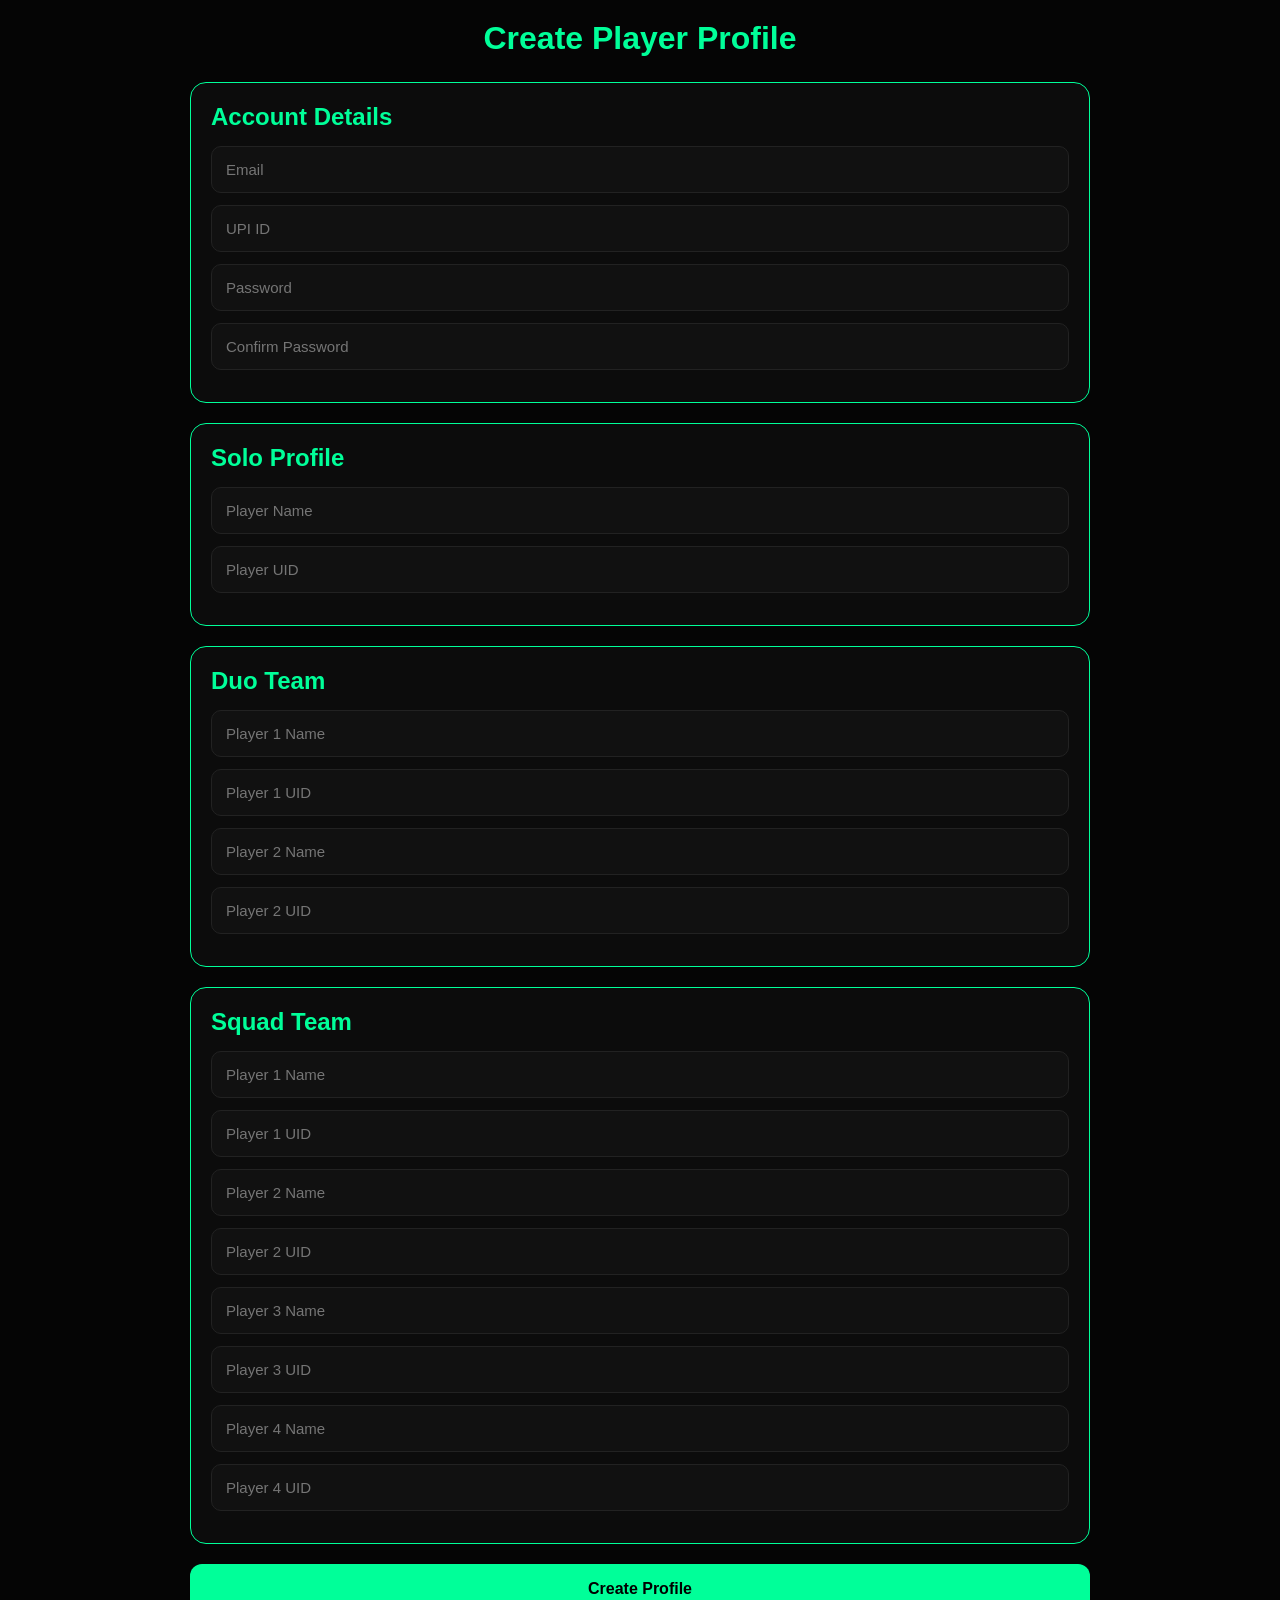
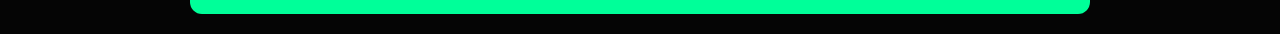
==== pages/create-profile/create-profile.html @ f2cd4ecb "Add files via upload" ====
<!DOCTYPE html>
<html lang="en">

<head>
	
	<meta charset="UTF-8">
	
	<meta name="viewport" content="width=device-width, initial-scale=1.0">
	
	<title>
		Create Profile
	</title>
	
	<link rel="stylesheet" href="create-profile.css">
	
</head>

<body>
	
	<div class="container">
		
		<h1>
			Create Player Profile
		</h1>
		
		<form id="profileForm">
			
			<div class="card">
				
				<h2>
					Account Details
				</h2>
				
				<input type="email" id="email" placeholder="Email" required>
				
				<input type="text" id="upi" placeholder="UPI ID" required>
				
				<input type="password" id="password" placeholder="Password" required>
				
				<input type="password" id="confirmPassword" placeholder="Confirm Password" required>
				
			</div>
			
			<div class="card">
				
				<h2>
					Solo Profile
				</h2>
				
				<input type="text" id="soloName" placeholder="Player Name" required>
				
				<input type="text" id="soloUid" placeholder="Player UID" required>
				
			</div>
			
			<div class="card">
				
				<h2>
					Duo Team
				</h2>
				
				<input type="text" id="duoP1Name" placeholder="Player 1 Name">
				
				<input type="text" id="duoP1Uid" placeholder="Player 1 UID">
				
				<input type="text" id="duoP2Name" placeholder="Player 2 Name">
				
				<input type="text" id="duoP2Uid" placeholder="Player 2 UID">
				
			</div>
			
			<div class="card">
				
				<h2>
					Squad Team
				</h2>
				
				<input type="text" id="squadP1Name" placeholder="Player 1 Name">
				
				<input type="text" id="squadP1Uid" placeholder="Player 1 UID">
				
				<input type="text" id="squadP2Name" placeholder="Player 2 Name">
				
				<input type="text" id="squadP2Uid" placeholder="Player 2 UID">
				
				<input type="text" id="squadP3Name" placeholder="Player 3 Name">
				
				<input type="text" id="squadP3Uid" placeholder="Player 3 UID">
				
				<input type="text" id="squadP4Name" placeholder="Player 4 Name">
				
				<input type="text" id="squadP4Uid" placeholder="Player 4 UID">
				
			</div>
			
			<button type="submit" id="submitBtn">
			
				Create Profile
				
			</button>
			
		</form>
		
		<div id="successBox" class="success-box">
			
			<h2>
				Profile Created Successfully
			</h2>
			
			<p>
				Your Player Key
			</p>
			
			<h1 id="playerKeyText">
			</h1>
			
			<p>
				A copy has been sent
				to your email.
			</p>
			
		</div>
		
	</div>
	
	<script src="create-profile.js">
	</script>
	
</body>

</html>
---- pages/create-profile/create-profile.css ----
* {
  margin: 0;
  padding: 0;
  box-sizing: border-box;
}

body {
  
  background: #050505;
  
  color: #ffffff;
  
  font-family:
    Arial,
    sans-serif;
  
  padding: 20px;
  
}

.container {
  
  max-width: 900px;
  
  margin: auto;
  
}

h1 {
  
  text-align: center;
  
  color: #00ff99;
  
  margin-bottom: 25px;
  
}

.card {
  
  background: #0c0c0c;
  
  border: 1px solid #00ff99;
  
  border-radius: 16px;
  
  padding: 20px;
  
  margin-bottom: 20px;
  
}

.card h2 {
  
  color: #00ff99;
  
  margin-bottom: 15px;
  
}

input {
  
  width: 100%;
  
  background: #111111;
  
  color: #ffffff;
  
  border: 1px solid #222222;
  
  border-radius: 10px;
  
  padding: 14px;
  
  margin-bottom: 12px;
  
  outline: none;
  
  font-size: 15px;
  
}

input:focus {
  
  border-color: #00ff99;
  
}

button {
  
  width: 100%;
  
  border: none;
  
  border-radius: 12px;
  
  padding: 16px;
  
  background: #00ff99;
  
  color: #000000;
  
  font-size: 16px;
  
  font-weight: bold;
  
  cursor: pointer;
  
  transition: 0.3s;
  
}

button:hover {
  
  transform: translateY(-2px);
  
}

.success-box {
  
  display: none;
  
  text-align: center;
  
  background: #0c0c0c;
  
  border: 1px solid #00ff99;
  
  border-radius: 16px;
  
  padding: 30px;
  
  margin-top: 25px;
  
}

.success-box h2 {
  
  color: #00ff99;
  
  margin-bottom: 15px;
  
}

#playerKeyText {
  
  color: #00ff99;
  
  font-size: 42px;
  
  margin: 20px 0;
  
  letter-spacing: 3px;
  
}

@media(max-width:768px) {
  
  body {
    
    padding: 15px;
    
  }
  
  .card {
    
    padding: 15px;
    
  }
  
  #playerKeyText {
    
    font-size: 32px;
    
  }
  
}
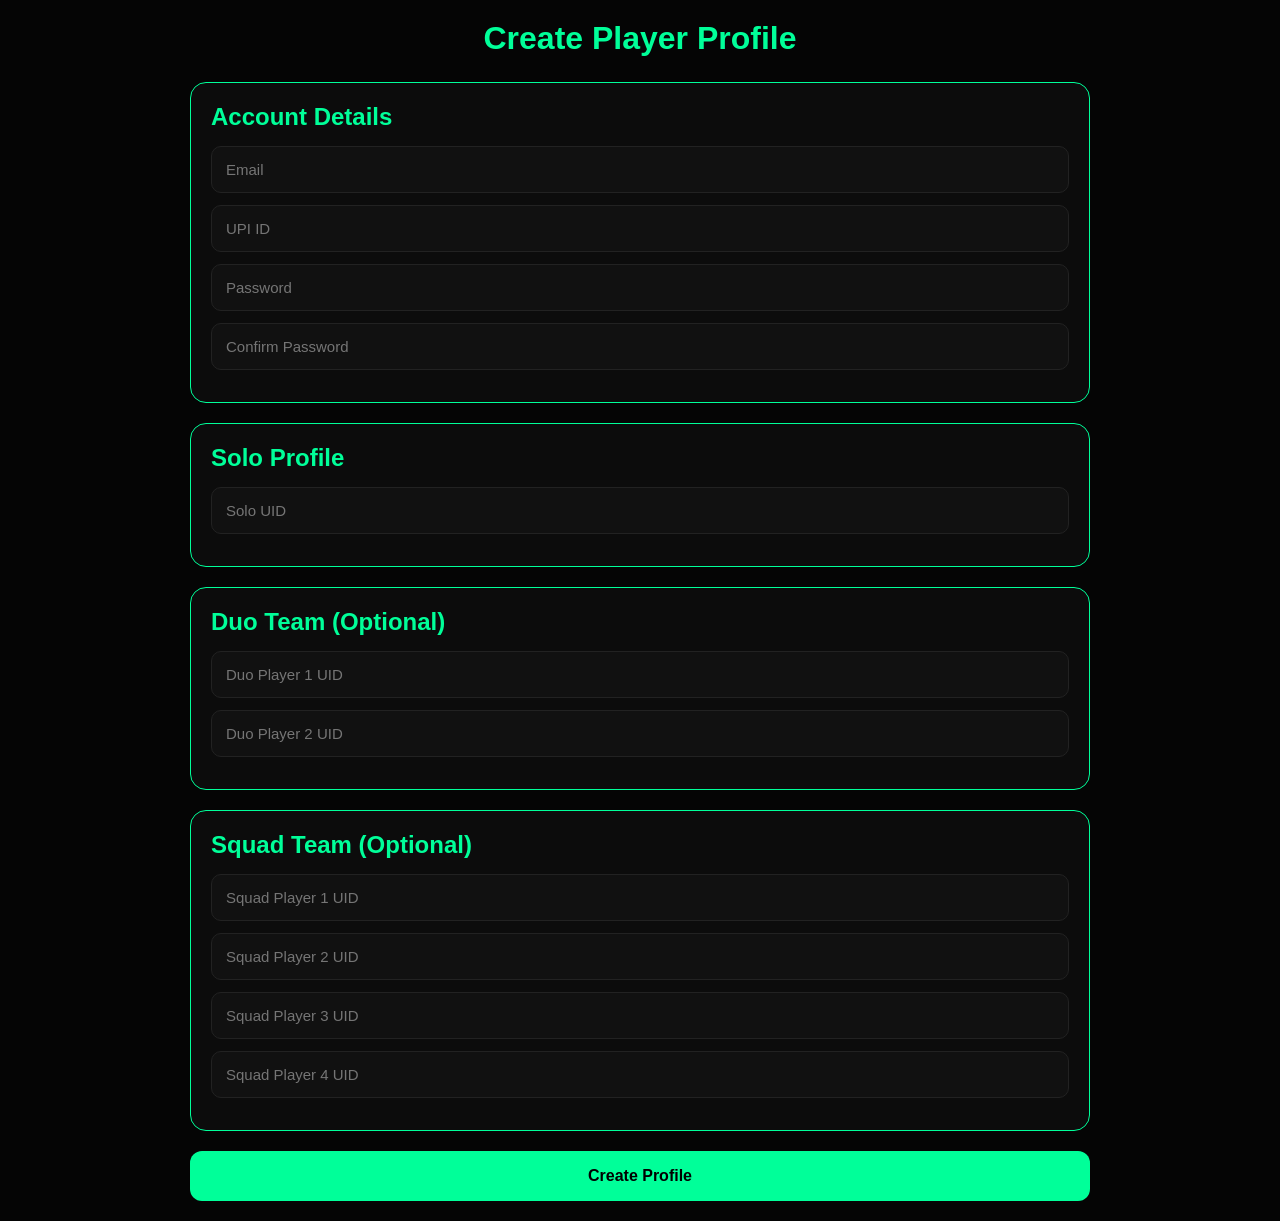
==== commit d5838898: "Update create-profile.html" ====
--- a/pages/create-profile/create-profile.html
+++ b/pages/create-profile/create-profile.html
@@ -47,49 +47,35 @@
 					Solo Profile
 				</h2>
 				
-				<input type="text" id="soloName" placeholder="Player Name" required>
-				
-				<input type="text" id="soloUid" placeholder="Player UID" required>
+				<input type="text" id="soloUid" placeholder="Solo UID" required>
 				
 			</div>
 			
 			<div class="card">
 				
 				<h2>
-					Duo Team
+					Duo Team (Optional)
 				</h2>
 				
-				<input type="text" id="duoP1Name" placeholder="Player 1 Name">
+				<input type="text" id="duoP1Uid" placeholder="Duo Player 1 UID">
 				
-				<input type="text" id="duoP1Uid" placeholder="Player 1 UID">
-				
-				<input type="text" id="duoP2Name" placeholder="Player 2 Name">
-				
-				<input type="text" id="duoP2Uid" placeholder="Player 2 UID">
+				<input type="text" id="duoP2Uid" placeholder="Duo Player 2 UID">
 				
 			</div>
 			
 			<div class="card">
 				
 				<h2>
-					Squad Team
+					Squad Team (Optional)
 				</h2>
 				
-				<input type="text" id="squadP1Name" placeholder="Player 1 Name">
+				<input type="text" id="squadP1Uid" placeholder="Squad Player 1 UID">
 				
-				<input type="text" id="squadP1Uid" placeholder="Player 1 UID">
+				<input type="text" id="squadP2Uid" placeholder="Squad Player 2 UID">
 				
-				<input type="text" id="squadP2Name" placeholder="Player 2 Name">
+				<input type="text" id="squadP3Uid" placeholder="Squad Player 3 UID">
 				
-				<input type="text" id="squadP2Uid" placeholder="Player 2 UID">
-				
-				<input type="text" id="squadP3Name" placeholder="Player 3 Name">
-				
-				<input type="text" id="squadP3Uid" placeholder="Player 3 UID">
-				
-				<input type="text" id="squadP4Name" placeholder="Player 4 Name">
-				
-				<input type="text" id="squadP4Uid" placeholder="Player 4 UID">
+				<input type="text" id="squadP4Uid" placeholder="Squad Player 4 UID">
 				
 			</div>
 			
@@ -128,4 +114,4 @@
 	
 </body>
 
-</html>+</html>
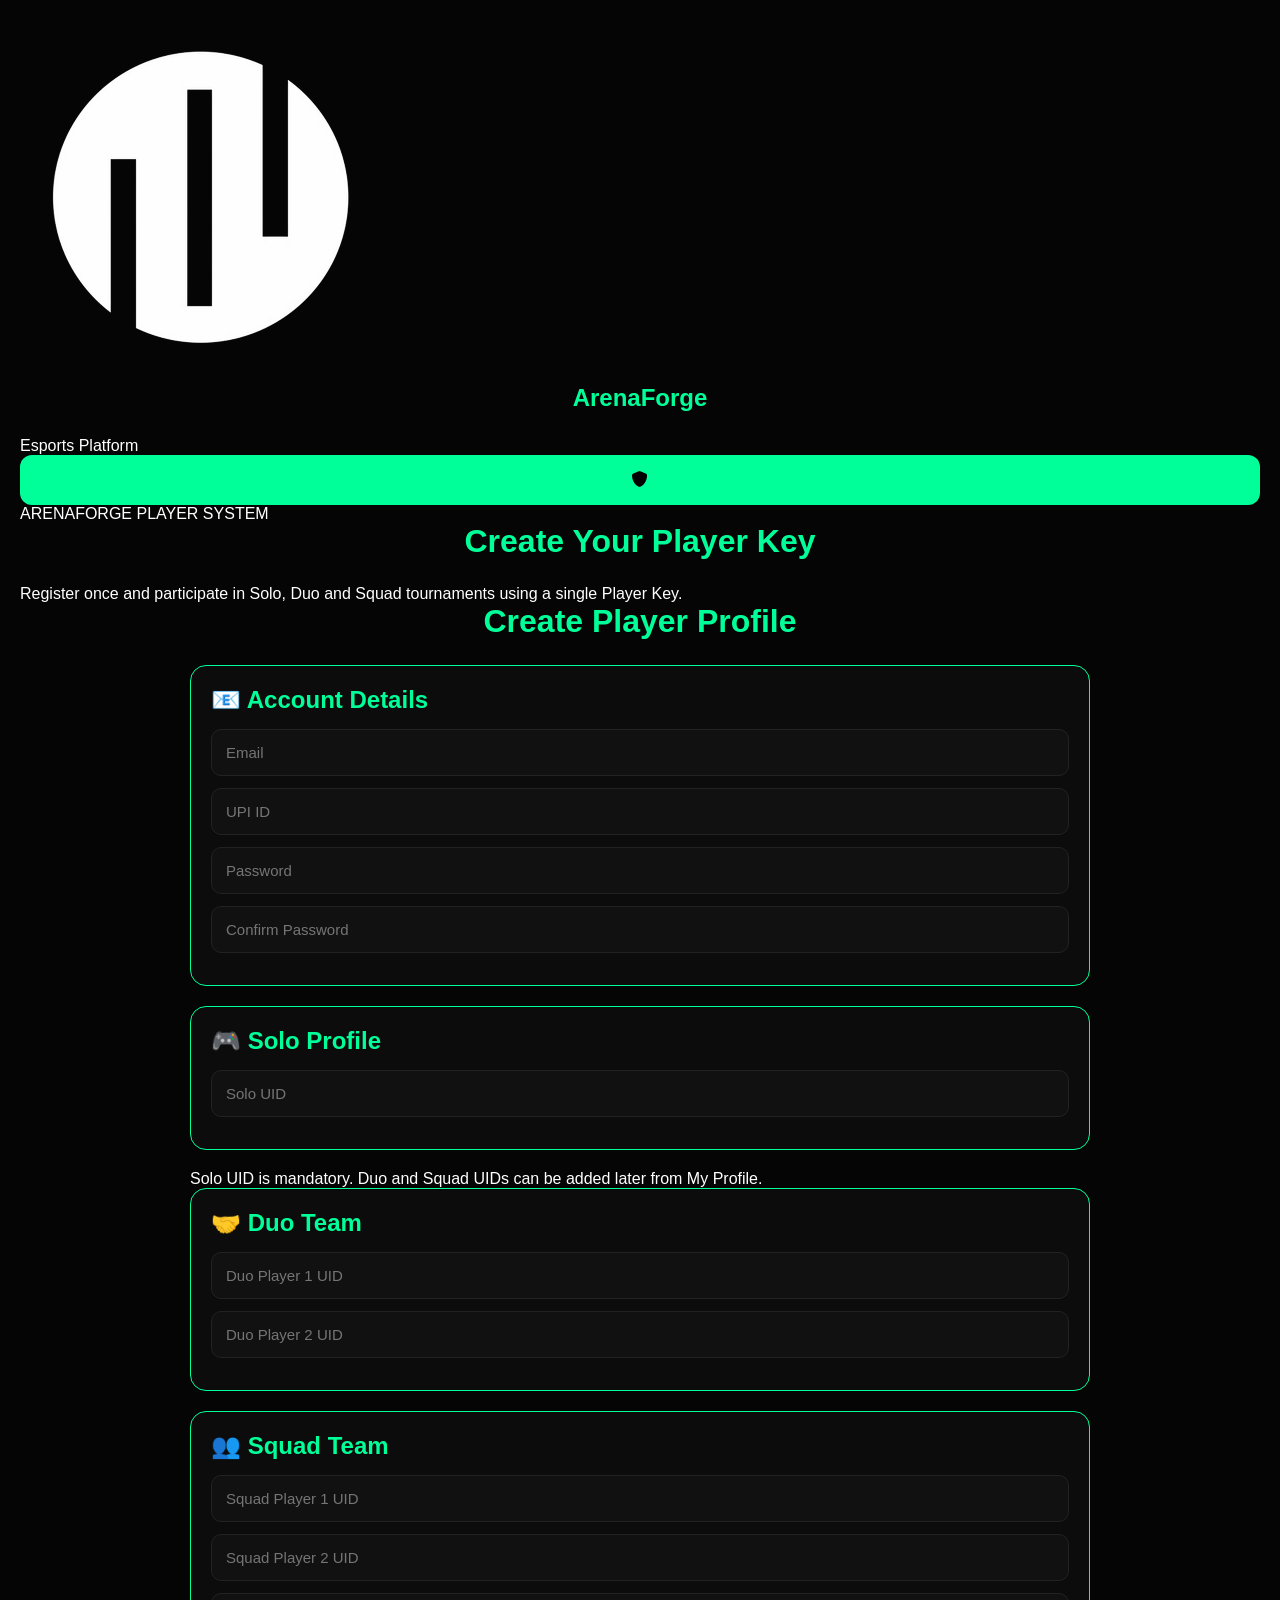
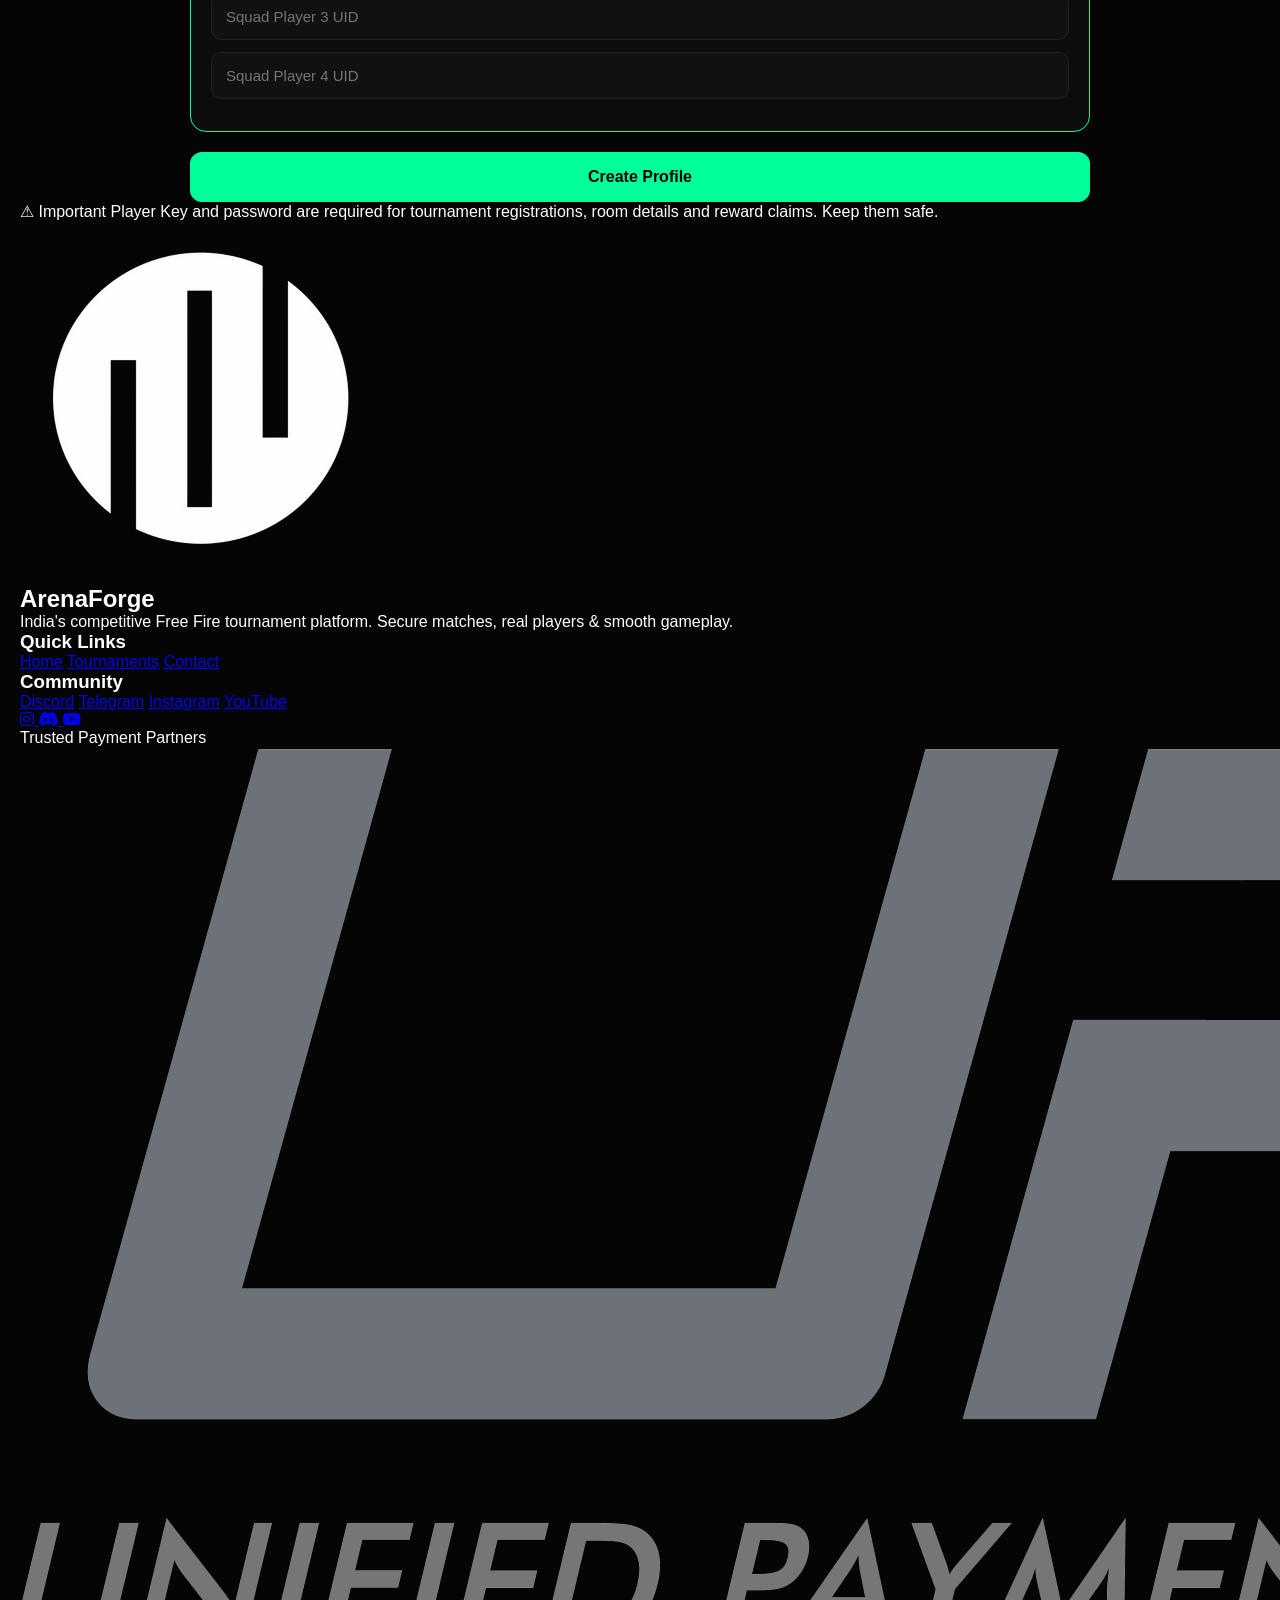
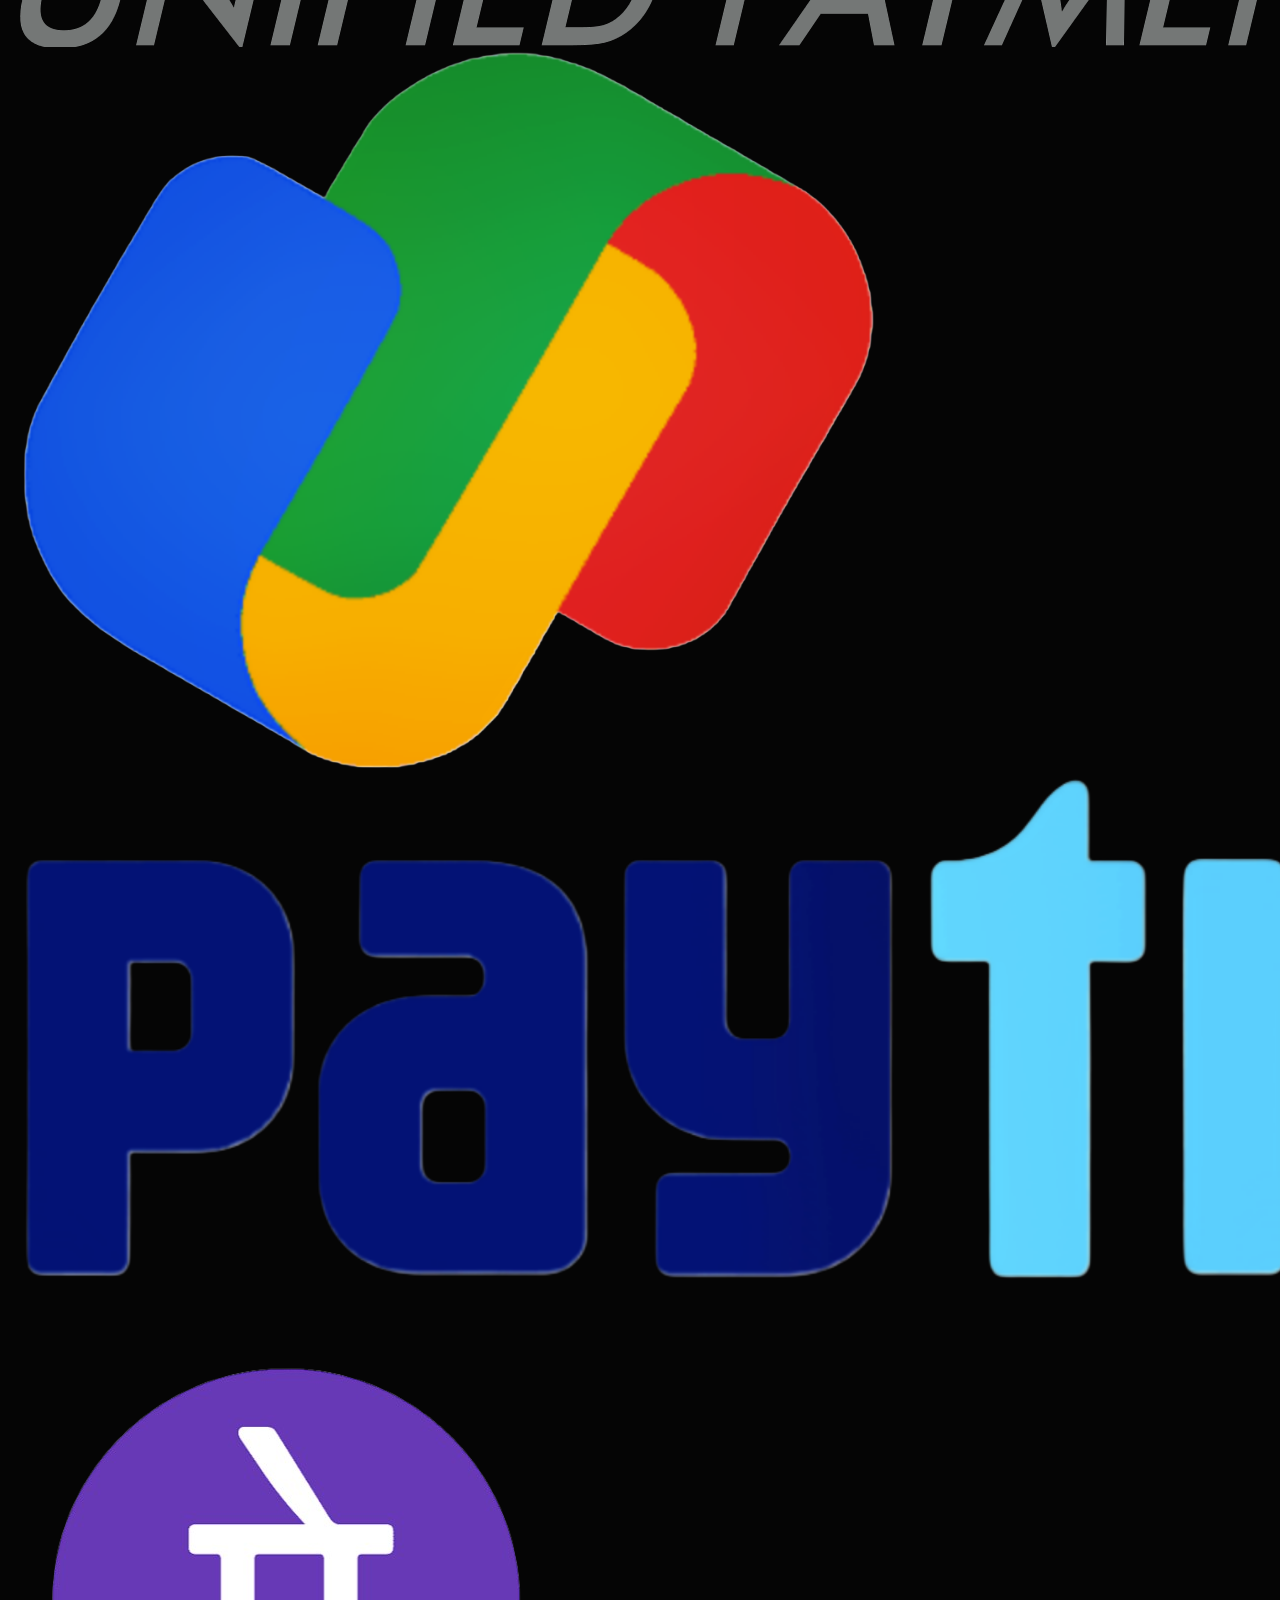
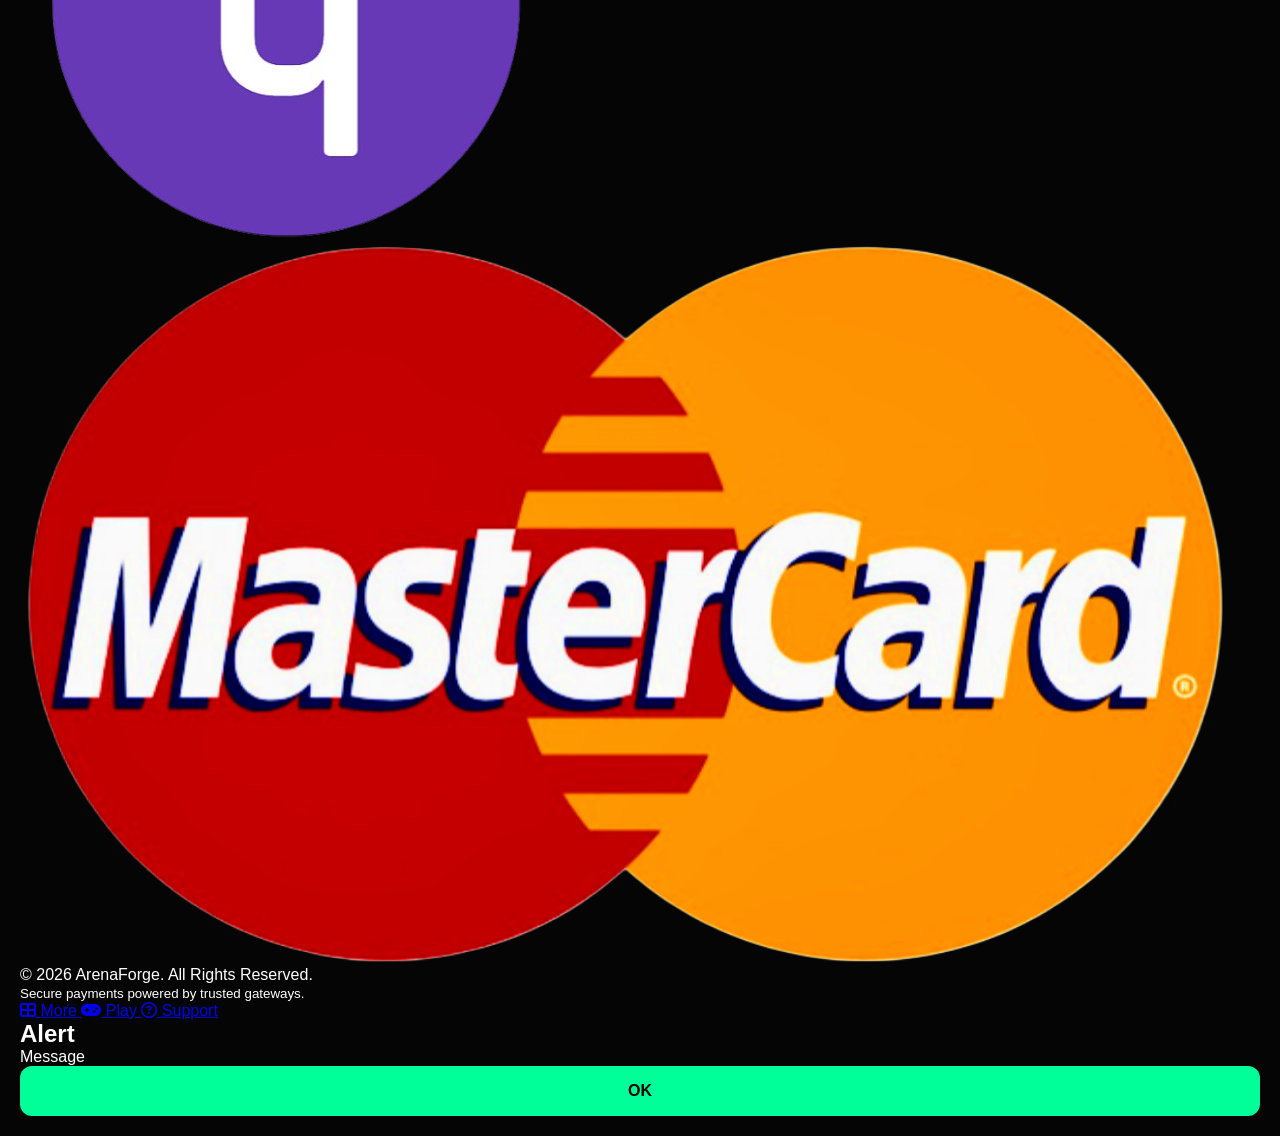
==== commit e814b139: "Update create-profile.html" ====
--- a/pages/create-profile/create-profile.html
+++ b/pages/create-profile/create-profile.html
@@ -11,12 +11,68 @@
 		Create Profile
 	</title>
 	
+	<link rel="preconnect" href="https://fonts.googleapis.com">
+	
+	<link rel="preconnect" href="https://fonts.gstatic.com" crossorigin>
+	
+	<link href="https://fonts.googleapis.com/css2?family=Poppins:wght@300;400;500;600;700;800&display=swap" rel="stylesheet">
+	
+	<!-- FONT AWESOME -->
+	
+	<link rel="stylesheet" href="https://cdnjs.cloudflare.com/ajax/libs/font-awesome/6.5.1/css/all.min.css">
+	
+	
 	<link rel="stylesheet" href="create-profile.css">
 	
 </head>
 
 <body>
 	
+	<nav class="navbar">
+		
+		<div class="nav-left">
+			
+			<img src="../../assets/logo.png" alt="ArenaForge Logo" class="logo">
+			
+			<div class="nav-text">
+				
+				<h1>ArenaForge</h1>
+				
+				<span>Esports Platform</span>
+				
+			</div>
+			
+		</div>
+		
+		<div class="nav-right">
+			
+			<button class="nav-btn">
+			
+				<i class="fa-solid fa-shield"></i>
+				
+			</button>
+			
+		</div>
+		
+	</nav>
+	
+	<div class="hero-box">
+		
+		<span class="hero-tag">
+			ARENAFORGE PLAYER SYSTEM
+		</span>
+		
+		<h1>
+			Create Your Player Key
+		</h1>
+		
+		<p>
+			Register once and participate in Solo,
+			Duo and Squad tournaments using a
+			single Player Key.
+		</p>
+		
+	</div>
 	<div class="container">
 		
 		<h1>
@@ -28,7 +84,9 @@
 			<div class="card">
 				
 				<h2>
-					Account Details
+					
+					📧 Account Details
+					
 				</h2>
 				
 				<input type="email" id="email" placeholder="Email" required>
@@ -44,17 +102,25 @@
 			<div class="card">
 				
 				<h2>
-					Solo Profile
+					🎮 Solo Profile
 				</h2>
-				
 				<input type="text" id="soloUid" placeholder="Solo UID" required>
 				
 			</div>
 			
+			<div class="info-note">
+				
+				Solo UID is mandatory.
+				
+				Duo and Squad UIDs can be added later
+				from My Profile.
+				
+			</div>
 			<div class="card">
 				
 				<h2>
-					Duo Team (Optional)
+					
+					🤝 Duo Team
 				</h2>
 				
 				<input type="text" id="duoP1Uid" placeholder="Duo Player 1 UID">
@@ -66,7 +132,7 @@
 			<div class="card">
 				
 				<h2>
-					Squad Team (Optional)
+					👥 Squad Team
 				</h2>
 				
 				<input type="text" id="squadP1Uid" placeholder="Squad Player 1 UID">
@@ -94,7 +160,7 @@
 			</h2>
 			
 			<p>
-				Your Player Key
+				For Player Key
 			</p>
 			
 			<h1 id="playerKeyText">
@@ -109,6 +175,182 @@
 		
 	</div>
 	
+	<div class="warning-box">
+		
+		⚠ Important
+		
+		Player Key and password are required
+		for tournament registrations, room
+		details and reward claims.
+		
+		Keep them safe.
+		
+	</div>
+	<footer class="site-footer">
+		
+		<div class="footer-top">
+			
+			<div class="footer-brand">
+				
+				<img src="../../assets/logo.png" alt="ArenaForge Logo" class="footer-logo">
+				
+				<h2>ArenaForge</h2>
+				
+				<p>
+					India's competitive Free Fire tournament platform.
+					Secure matches, real players & smooth gameplay.
+				</p>
+				
+			</div>
+			
+			
+			<div class="footer-links">
+				
+				<h3>Quick Links</h3>
+				
+				<a href="../../index.html">Home</a>
+				
+				<a href="../../index.html#tournamentModes" class="account-card">Tournaments</a>
+				
+				<a href="../support/support.html">
+					Contact
+				</a>
+			</div>
+			
+			
+			<div class="footer-links">
+				
+				<h3>Community</h3>
+				
+				<a href="#">Discord</a>
+				
+				<a href="#">Telegram</a>
+				
+				<a href="#">Instagram</a>
+				
+				<a href="#">YouTube</a>
+				
+			</div>
+			
+		</div>
+		
+		
+		<!-- SOCIALS -->
+		
+		<div class="footer-socials">
+			
+			<a href="#">
+				<i class="fab fa-instagram"></i>
+			</a>
+			
+			<a href="#">
+				<i class="fab fa-discord"></i>
+			</a>
+			
+			<a href="#">
+				<i class="fab fa-youtube"></i>
+			</a>
+			
+		</div>
+		
+		
+		<!-- PAYMENTS -->
+		
+		<div class="footer-payments">
+			
+			<p>
+				Trusted Payment Partners
+			</p>
+			
+			<div class="payment-logos">
+				
+				<img src="../../assets/upi.png" alt="UPI">
+				
+				<img src="../../assets/gpay.png" alt="Google Pay">
+				
+				<img src="../../assets/paytm.png" alt="Paytm">
+				
+				<img src="../../assets/phonepe.png" alt="PhonePe">
+				
+				<img src="../../assets/mastercard.png" alt="MasterCard">
+				
+			</div>
+			
+		</div>
+		
+		
+		<!-- BOTTOM -->
+		
+		<div class="footer-bottom">
+			
+			<p>
+				© 2026 ArenaForge. All Rights Reserved.
+			</p>
+			
+			<small>
+				Secure payments powered by trusted gateways.
+			</small>
+			
+		</div>
+		
+	</footer>
+	
+	
+	<div class="tabbar">
+		
+		<a href="../more/more.html" class="tab-item active">
+		
+			<i class="fa-solid fa-table-cells-large"></i>
+			
+			<span>More</span>
+			
+		</a>
+		
+		
+		<a href="../../index.html" class="tab-item">
+		
+			<i class="fa-solid fa-gamepad"></i>
+			
+			<span>Play</span>
+			
+		</a>
+		
+		
+		<a href="../support/support.html" class="tab-item">
+		
+			<i class="fa-regular fa-circle-question"></i>
+			
+			<span>Support</span>
+			
+		</a>
+		
+	</div>
+	
+	<div
+id="popupOverlay"
+class="popup-overlay"
+>
+
+<div class="popup-box">
+
+<h2 id="popupTitle">
+Alert
+</h2>
+
+<p id="popupMessage">
+Message
+</p>
+
+<button
+onclick="closePopup()"
+>
+OK
+</button>
+
+</div>
+
+</div>
+
 	<script src="create-profile.js">
 	</script>
 	
